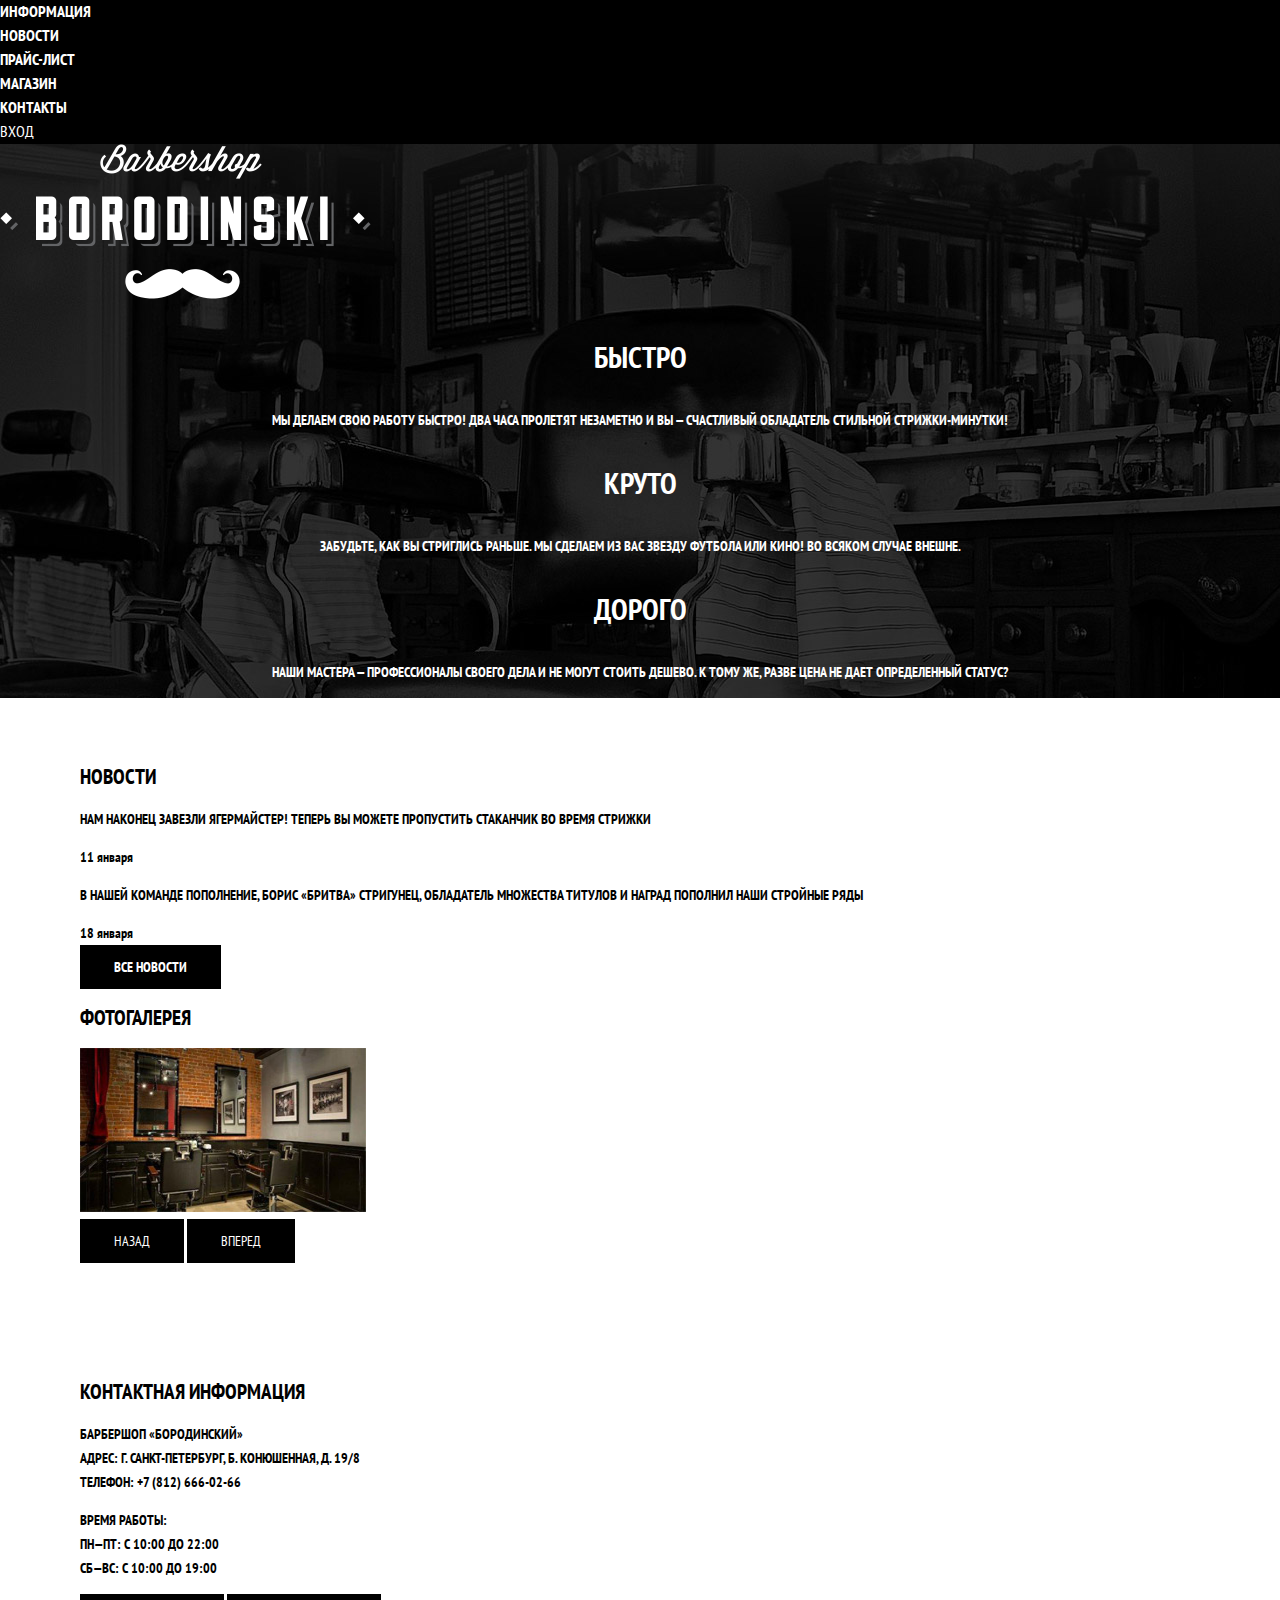
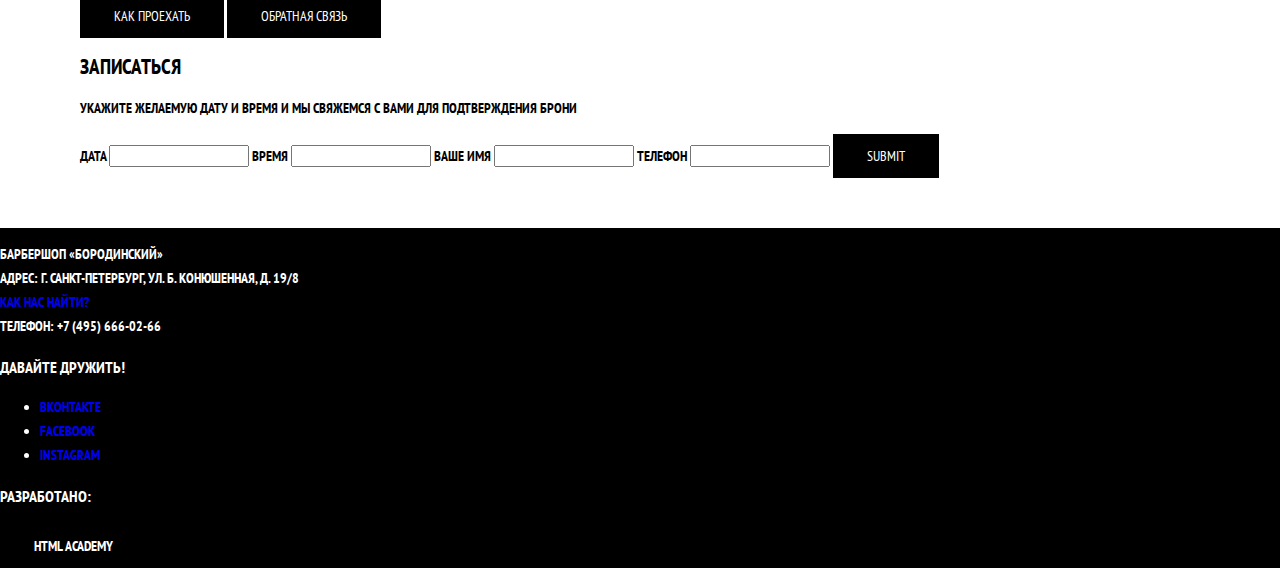
==== index.html @ 12b21f23 "Start primary stylization" ====
<!DOCTYPE html>
<html>
	<head>
		<title>Barbershop Borodinski</title>
		<link rel="stylesheet" href="css/normalize.css">
		<link rel="stylesheet" href="css/style.css">
		<link href="https://fonts.googleapis.com/css?family=PT+Sans+Narrow:700&amp;subset=cyrillic" rel="stylesheet">
	</head>
	<body>
		<!-- Начало шапки -->
		<header class="main-header">
			<nav class="header-navigation">
				<ul class="header-navigation-list">
					<li class="header-navigation-item">
						<a href="#" class="header-navigation-link">Информация</a>
					</li>
					<li class="header-navigation-item">
						<a href="#" class="header-navigation-link">Новости</a>
					</li>
					<li class="header-navigation-item">
						<a href="#" class="header-navigation-link">Прайс-лист</a>
					</li>
					<li class="header-navigation-item">
						<a href="#" class="header-navigation-link">Магазин</a>
					</li>
					<li class="header-navigation-item">
						<a href="#" class="header-navigation-link">Контакты</a>
					</li>
				</ul>
			</nav>
			<ul class="user-navigation-list">
				<li class="user-navigation-item">
					<button class="header-login">Вход</button>
				</li>
			</ul>
		</header>
		<!-- Конец шапки -->


		<!-- Начало основного блока -->
		<main class="main-block">
			<h1 class="visually-hidden">Барбершоп "Бородинский"</h1>
			<img src="img/png/index-logo.png" width="371" height="155" alt="Barbershop Borodinski" class="main-logo">
			<section class="main-features">
				<h2 class="visually-hidden">Преимущества</h2>
				<ul class="features-list">
					<li class="features-item">
						<h3 class="features-item-title">Быстро</h3>
						<p class="features-item-text">Мы делаем свою работу быстро! Два часа пролетят незаметно и вы — счастливый обладатель стильной стрижки-минутки!</p>
					</li>
					<li class="features-item">
						<h3 class="features-item-title">Круто</h3>
						<p class="features-item-text">Забудьте, как вы стриглись раньше. Мы сделаем из вас звезду футбола или кино! Во всяком случае внешне.</p>
					</li>
					<li class="features-item">
						<h3 class="features-item-title">Дорого</h3>
						<p class="features-item-text">Наши мастера — профессионалы своего дела и не могут стоить дешево. К тому же, разве цена не дает определенный статус?</p>
					</li>
				</ul>
			</section>
			<div class="main-wrapper">
				<section class="main-news">
					<h2 class="main-news-title">Новости</h2>
					<ul class="main-news-list">
						<li class="main-news-item">
							<p>Нам наконец завезли Ягермайстер! Теперь вы можете пропустить стаканчик во время стрижки</p>
							<time datetime="2016-01-11">11 января</time>
						</li>
						<li class="main-news-item">
							<p>В нашей команде пополнение, Борис «Бритва» Стригунец, обладатель множества титулов и наград пополнил наши стройные ряды</p>
							<time datetime="2016-01-18">18 января</time>
						</li>
					</ul>
					<a href="#" class="main-news-link main-button">Все новости</a>
				</section>
				<section class="main-gallery">
					<h2 class="main-gallery-title">Фотогалерея</h2>
					<div class="main-gallery-item">
						<a href="#">
							<img src="img/jpg/gallery-item-1.jpg" width="286" height="164" 	alt="Интерьер">
						</a>
					</div>
					<button class="main-gallery-button main-button">Назад</button>
					<button class="main-gallery-button main-button">Вперед</button>
				</section>
			</div>
			<div class="main-wrapper">
				<section class="main-contacts">
					<h2 class="main-contacts-title">Контактная информация</h2>
					<p>
						Барбершоп «Бородинский»<br>
	          Адрес: г. Санкт-Петербург, Б. Конюшенная, д. 19/8<br>
	          Телефон: +7 (812) 666-02-66
	         </p>
					<p>
						Время работы:<br>
	          пн—пт: с 10:00 до 22:00<br>
	          сб—вс: с 10:00 до 19:00
					</p>
					<button class="main-contacts-map main-button">Как проехать</button>
					<button class="main-contacts-feedback main-button">Обратная связь</button>
				</section>
				<section class="main-appointment">
					<h2 class="main-appointment-title">Записаться</h2>
					<p>Укажите желаемую дату и время и мы свяжемся с вами для подтверждения брони</p>
					<form action="https://echo.htmlacademy.ru" method="post" class="main-appointment-form">
						<label>
							Дата
							<input type="text">
						</label>
						<label>
							Время
							<input type="text">
						</label>
						<label>
							Ваше имя
							<input type="text">
						</label>
						<label>
							Телефон
							<input type="text">
						</label>
						<input type="submit" class="main-button" name="submit-form">
					</form>
				</section>
			</div>
		</main>
		<!-- Конец основного блока -->


		<!-- Начало подвала -->
		<footer class="main-footer">
			<p class="footer-contacts">
				Барбершоп «Бородинский»<br>
        Адрес: г. Санкт-Петербург, ул. Б. Конюшенная, д. 19/8<br>
        <a href="map.html">Как нас найти?</a><br>
        Телефон: +7 (495) 666-02-66
			</p>
			<div class="footer-social">
				<h3>Давайте дружить!</h3>
				<ul class="footer-social-list">
					<li class="footer-social-item">
						<a href="#" class="footer-social-link">Вконтакте</a>
					</li>
					<li class="footer-social-item">
						<a href="#" class="footer-social-link">Facebook</a>
					</li>
					<li class="footer-social-item">
						<a href="#" class="footer-social-link">Instagram</a>
					</li>
				</ul>
			</div>
			<div class="footer-copyrights">
				<h3>Разработано:</h3>
				<a href="https://htmlacademy.ru/" class="footer-copytights-link main-button">HTML Academy</a>
			</div>
		</footer>
		<!-- Коенц подвала -->
	</body>
</html>
---- css/style.css ----
body {
	font-family: "PT Sans Narrow", "Arial", sans-serif; 
	font-size: 14px;
	line-height: 24px;
	text-transform: uppercase;
	color: #ffffff;
	font-weight: 700;

	background-color: #000000;
	background-image: url("../img/jpg/index-bg-image.jpg");
	background-repeat: no-repeat;
	background-position: center top;
}

a {
	text-decoration: none;
}

.visually-hidden {
	position: absolute;
	overflow: hidden;
	clip: rect(0 0 0 0);
	height: 1px;
	width: 1px;
	margin: -1px;
	padding: 0;
	border: 0;
}
	/*	Начало шапки	*/
.main-header {
	background-color: #000000;
}

.main-header ul {
	list-style: none;
	margin: 0;
	padding: 0;
}

.header-navigation-link {
	color: #ffffff;
	font-size: 16px;
	line-height: 20px;
}

.header-login {
	padding: 0;
	margin: 0;
	text-transform: inherit;
	background-color: transparent;
	border: none;
	color: #ffffff;
	font-size: 16px;
	line-height: 20px;
}

	/*	Конец шапки	*/


	/*	Начало основного блока	*/
.main-button {
	display: inline-block;
	color: #ffffff;
	padding: 15px 34px;
	background-color: #000000;
	border: none;
	text-transform: uppercase;
	font-size: 14px;
	line-height: 14px;
}

.main-block h3 {
	font-size: 30px;
	line-height: 42px;
}

.features-list {
	list-style: none;
	padding: 0;
	margin: 0;
}

.features-item-title {
	text-align: center;
}

.features-item-text {
	text-align: center;
}

.main-wrapper {
	background-color: #ffffff;
	color: #000000;
	padding: 50px 80px;
}

.main-news-list {
	list-style: none;
	padding: 0;
	margin: 0;
}

.main-news-title {
	text-align: left;
}

.main-news-item time {
	text-transform: none;
}


	/*	Конец основного блока	*/
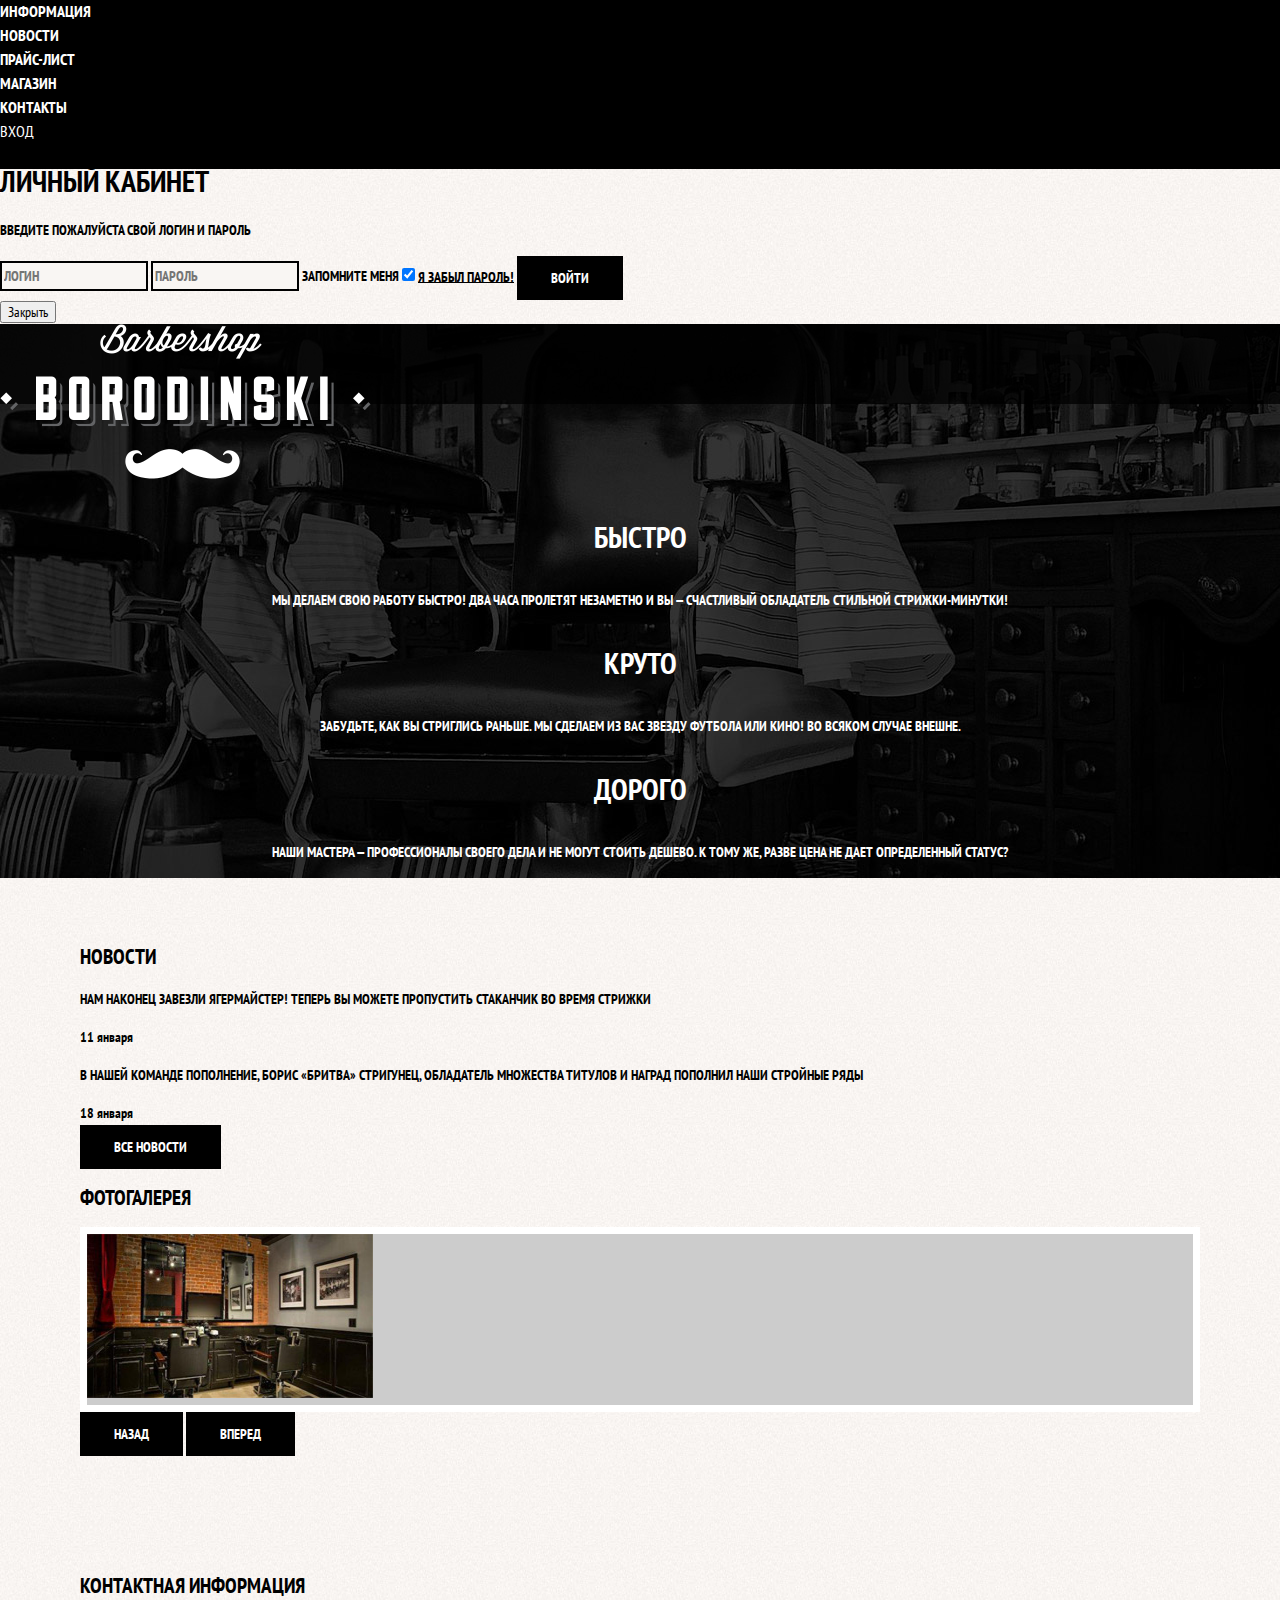
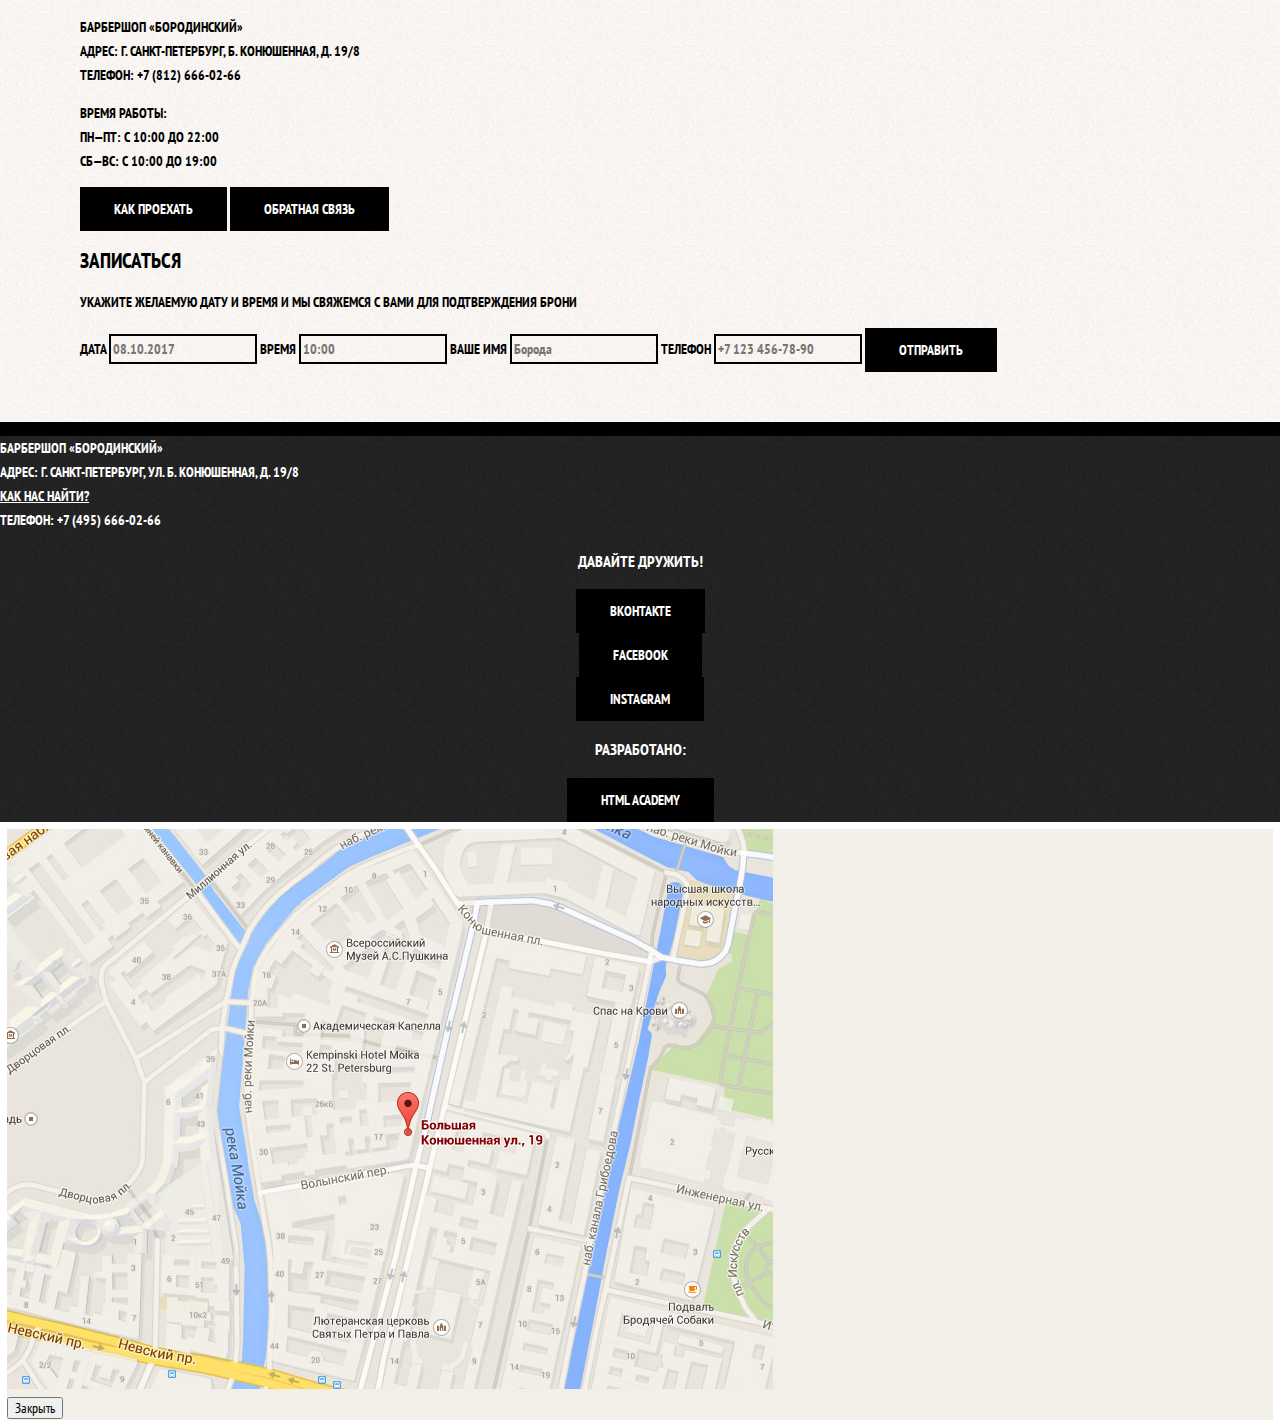
==== commit a97bd265: "base stylization" ====
--- a/index.html
+++ b/index.html
@@ -31,6 +31,25 @@
 			<ul class="user-navigation-list">
 				<li class="user-navigation-item">
 					<button class="header-login">Вход</button>
+
+					<!-- Начало блока логина -->
+					<section class="popup-login">
+						<h2 class="popup-login-title">Личный кабинет</h2>
+						<p>Введите пожалуйста свой логин и пароль</p>
+						<form action="https://echo.htmlacademy.ru" method="post" class="popup-login-form">
+							<input type="login" name="login" placeholder="Логин">
+							<input type="password" name="password" placeholder="Пароль">
+							<label class="login-popup-checkbox_label" >
+								Запомните меня
+								<input type="checkbox" name="forgot-me" checked>
+							</label>
+							<a href="#" class="popup-login-forgot_password">Я забыл пароль!</a>
+							<button type="submit" class="main-button">Войти</button>
+						</form>
+						<button class="close-popup">Закрыть</button>
+					</section>
+					<!-- Конец блока логина -->
+
 				</li>
 			</ul>
 		</header>
@@ -106,21 +125,21 @@
 					<form action="https://echo.htmlacademy.ru" method="post" class="main-appointment-form">
 						<label>
 							Дата
-							<input type="text">
+							<input type="text" name="date" placeholder="08.10.2017">
 						</label>
 						<label>
 							Время
-							<input type="text">
+							<input type="text" name="time" placeholder="10:00">
 						</label>
 						<label>
 							Ваше имя
-							<input type="text">
+							<input type="text" name="name" placeholder="Борода">
 						</label>
 						<label>
 							Телефон
-							<input type="text">
+							<input type="tel" name="phone" placeholder="+7 123 456-78-90">
 						</label>
-						<input type="submit" class="main-button" name="submit-form">
+						<button type="submit" class="main-button">Отправить</button>
 					</form>
 				</section>
 			</div>
@@ -140,13 +159,13 @@
 				<h3>Давайте дружить!</h3>
 				<ul class="footer-social-list">
 					<li class="footer-social-item">
-						<a href="#" class="footer-social-link">Вконтакте</a>
+						<a href="#" class="footer-social-link main-button">Вконтакте</a>
 					</li>
 					<li class="footer-social-item">
-						<a href="#" class="footer-social-link">Facebook</a>
+						<a href="#" class="footer-social-link main-button">Facebook</a>
 					</li>
 					<li class="footer-social-item">
-						<a href="#" class="footer-social-link">Instagram</a>
+						<a href="#" class="footer-social-link main-button">Instagram</a>
 					</li>
 				</ul>
 			</div>
@@ -155,6 +174,17 @@
 				<a href="https://htmlacademy.ru/" class="footer-copytights-link main-button">HTML Academy</a>
 			</div>
 		</footer>
-		<!-- Коенц подвала -->
+		<!-- Конец подвала -->
+
+		<!-- Начало блока карты -->
+		<section class="popup-map">
+			<h2 class="visually-hidden">Карта</h2>
+			<div class="popup-map-block">
+				<img src="img/jpg/map.jpg" alt="Карта" width="766" height="560">
+			</div>
+			<button class="close-popup">Закрыть</button>
+		</section>
+		<!-- Конец блока карты -->
+		
 	</body>
 </html>--- a/css/style.css
+++ b/css/style.css
@@ -43,6 +43,13 @@
 	line-height: 20px;
 }
 
+.header-navigation-link:hover,
+.user-navigation-link:hover,
+.header-navigation-link:focus,
+.user-navigation-link:focus {
+	background-color: #242424;
+}
+
 .header-login {
 	padding: 0;
 	margin: 0;
@@ -52,6 +59,46 @@
 	color: #ffffff;
 	font-size: 16px;
 	line-height: 20px;
+}
+
+.popup-login {
+	background-color: #ffffff;
+	background-image: url("../img/jpg/block-bg.jpg");
+	background-repeat: repeat;
+	background-position: 0 0;
+	box-shadow: 0 30px 0 50px rgba(0, 0, 0, 0.75);
+	color: #000000;
+}
+
+.popup-login-title {
+	font-size: 30px;
+}
+
+.popup-login-form input {
+	font: inherit;
+	background-color: #f9f6f3;
+	border: 2px solid #000000;
+	text-transform: uppercase;
+}
+
+.popup-login-form input:focus {
+	border-color: #663d15;
+	outline: none;
+}
+
+.login-popup-checkbox_label:hover,
+.login-popup-checkbox_label:focus {
+	color: #663d15;
+}
+
+.popup-login-forgot_password {
+	text-decoration: underline;
+	color: #000000;
+}
+
+.popup-login-forgot_password:hover,
+.popup-login-forgot_password:focus {
+	text-decoration: none;
 }
 
 	/*	Конец шапки	*/
@@ -65,8 +112,17 @@
 	background-color: #000000;
 	border: none;
 	text-transform: uppercase;
-	font-size: 14px;
+	text-align: center;
+	vertical-align: middle;
+	font: inherit;
 	line-height: 14px;
+	cursor: pointer;
+}
+
+.main-button:hover,
+.main-button:focus,
+.main-button:active {
+background-color: #663d15;
 }
 
 .main-block h3 {
@@ -90,6 +146,9 @@
 
 .main-wrapper {
 	background-color: #ffffff;
+	background-image: url("../img/jpg/block-bg.jpg");
+	background-position: 0 0;
+	background-repeat: repeat;
 	color: #000000;
 	padding: 50px 80px;
 }
@@ -108,5 +167,76 @@
 	text-transform: none;
 }
 
+.main-gallery-item {
+	background-color: #cccccc;
+	border: 7px solid #ffffff;
+}
+
+.main-appointment-form input {
+	font: inherit;
+	background-color: transparent;
+	border: 2px solid #000000;
+}
+
+.main-appointment-form input:focus {
+	border-color: #663d15;
+	outline: none;
+}
+
+.main-footer {
+	color: #ffffff;
+	background-color: #212121;
+	background-image: url("../img/jpg/footer-bg.jpg");
+	background-repeat: repeat;
+	background-position: 0 0;
+}
+
+.footer-contacts a {
+	color: #ffffff;
+	text-decoration: underline;
+}
+
+.footer-contacts a:hover,
+.footer-contacts a:focus {
+	text-decoration: none;
+}
+
+.footer-social {
+	text-align: center;
+}
+
+.footer-social-list {
+	list-style: none;
+	margin: 0;
+	padding: 0;
+}
+
+.footer-social-link {
+	color: #ffffff;
+}
+
+.footer-social-link:hover,
+.footer-social-link:focus {
+	color: #000000;
+	background-color: #ffffff;
+}
+
+.footer-copyrights {
+	text-align: center;
+}
+
+.footer-copytights-link:hover,
+.footer-copytights-link:focus {
+	color: #000000;
+	background-color: #ffffff;
+}
+
+
+
+
+.popup-map {
+	border: 7px solid #ffffff;
+	background-color: #f1efe8;
+}
 
 	/*	Конец основного блока	*/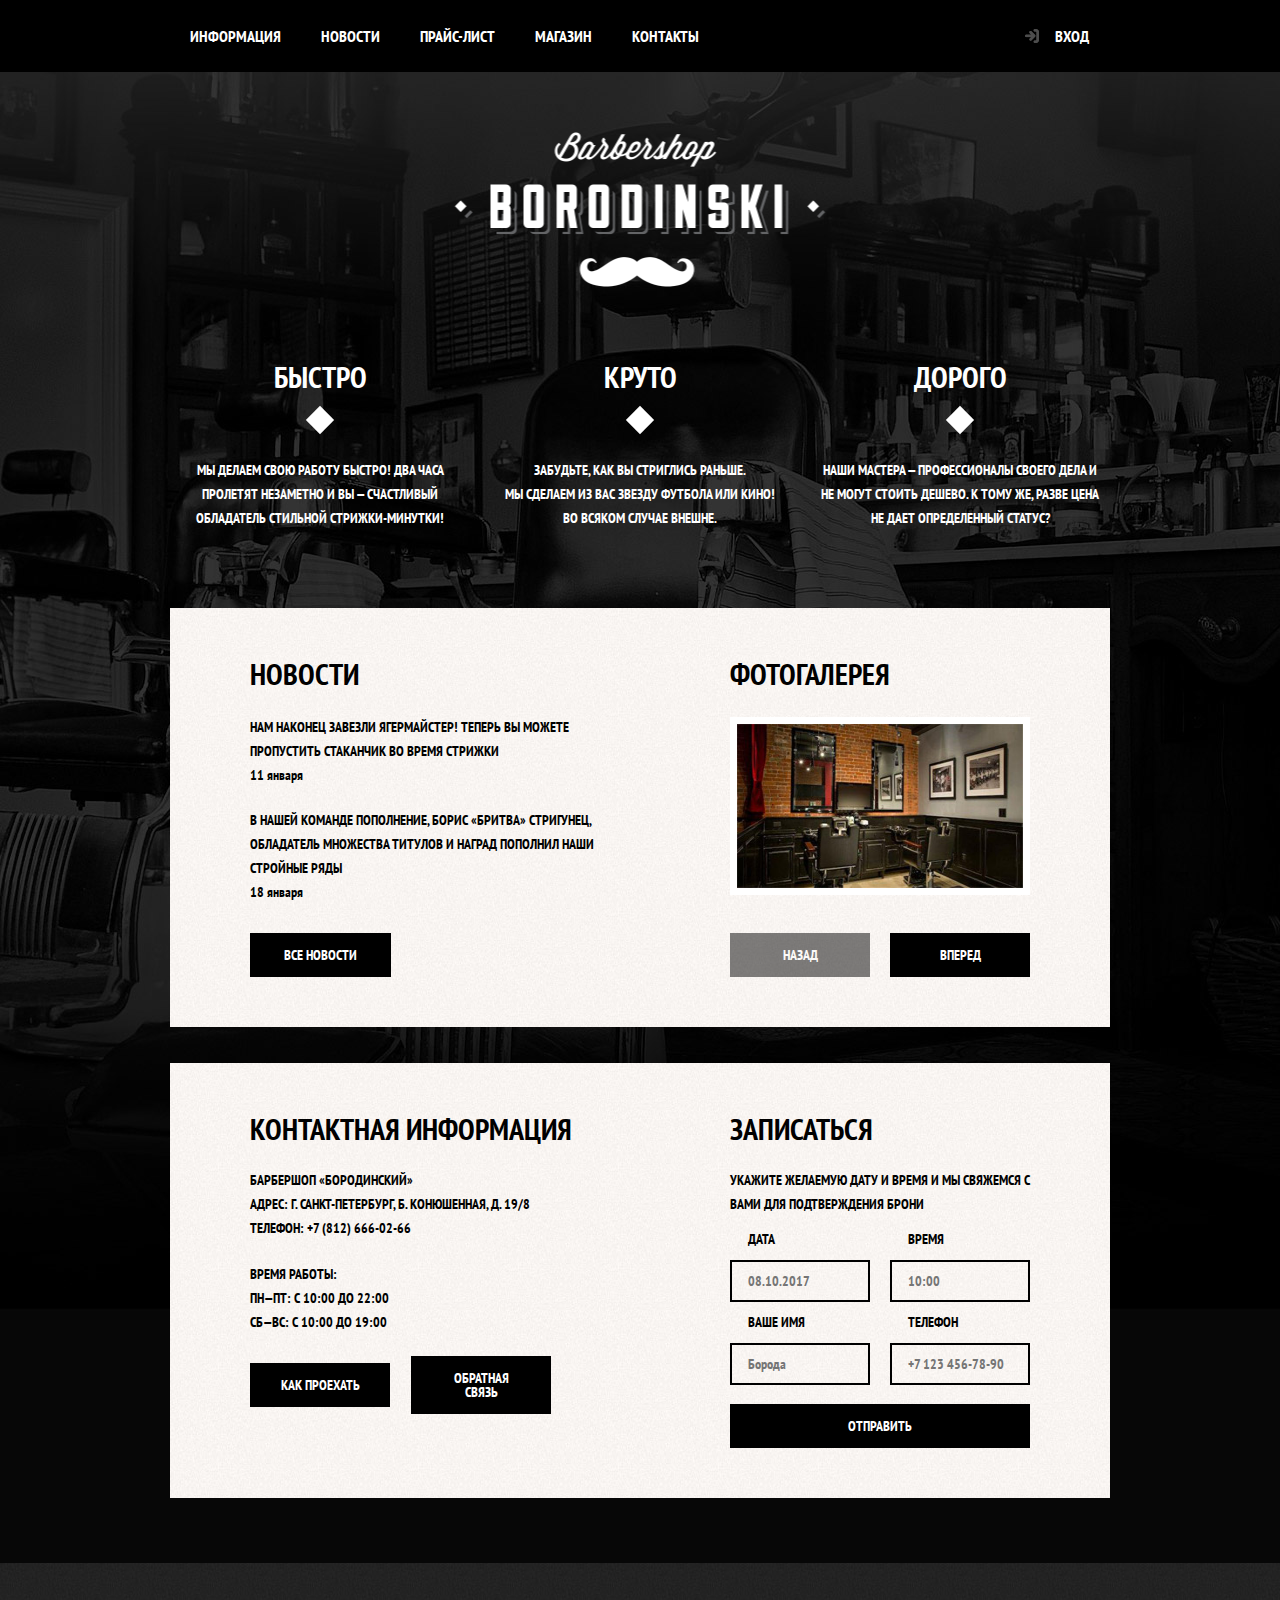
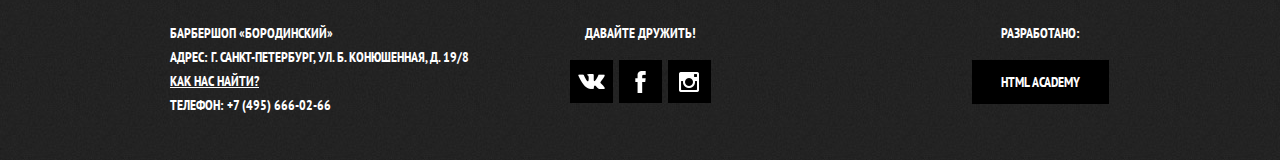
==== commit 8440fcc0: "complete index.html" ====
--- a/index.html
+++ b/index.html
@@ -9,55 +9,59 @@
 	<body>
 		<!-- Начало шапки -->
 		<header class="main-header">
-			<nav class="header-navigation">
-				<ul class="header-navigation-list">
-					<li class="header-navigation-item">
-						<a href="#" class="header-navigation-link">Информация</a>
-					</li>
-					<li class="header-navigation-item">
-						<a href="#" class="header-navigation-link">Новости</a>
-					</li>
-					<li class="header-navigation-item">
-						<a href="#" class="header-navigation-link">Прайс-лист</a>
-					</li>
-					<li class="header-navigation-item">
-						<a href="#" class="header-navigation-link">Магазин</a>
-					</li>
-					<li class="header-navigation-item">
-						<a href="#" class="header-navigation-link">Контакты</a>
-					</li>
-				</ul>
-			</nav>
-			<ul class="user-navigation-list">
-				<li class="user-navigation-item">
-					<button class="header-login">Вход</button>
-
-					<!-- Начало блока логина -->
-					<section class="popup-login">
-						<h2 class="popup-login-title">Личный кабинет</h2>
-						<p>Введите пожалуйста свой логин и пароль</p>
-						<form action="https://echo.htmlacademy.ru" method="post" class="popup-login-form">
-							<input type="login" name="login" placeholder="Логин">
-							<input type="password" name="password" placeholder="Пароль">
-							<label class="login-popup-checkbox_label" >
-								Запомните меня
-								<input type="checkbox" name="forgot-me" checked>
-							</label>
-							<a href="#" class="popup-login-forgot_password">Я забыл пароль!</a>
-							<button type="submit" class="main-button">Войти</button>
-						</form>
-						<button class="close-popup">Закрыть</button>
-					</section>
-					<!-- Конец блока логина -->
-
-				</li>
-			</ul>
+			<div class="main-header-wrapper">
+				<div class="container">
+					<nav class="header-navigation">
+						<ul class="header-navigation-list">
+							<li class="header-navigation-item">
+								<a href="#" class="header-navigation-link">Информация</a>
+							</li>
+							<li class="header-navigation-item">
+								<a href="#" class="header-navigation-link">Новости</a>
+							</li>
+							<li class="header-navigation-item">
+								<a href="#" class="header-navigation-link">Прайс-лист</a>
+							</li>
+							<li class="header-navigation-item">
+								<a href="#" class="header-navigation-link">Магазин</a>
+							</li>
+							<li class="header-navigation-item">
+								<a href="#" class="header-navigation-link">Контакты</a>
+							</li>
+						</ul>
+					</nav>
+					<ul class="user-navigation-list">
+						<li class="user-navigation-item">
+							<a href="login.html" class="user-login-link popup-link">Вход</a>
+
+							<!-- Начало блока логина -->
+							<section class="popup popup-login">
+								<h2 class="popup-login-title">Личный кабинет</h2>
+								<p>Введите пожалуйста свой логин и пароль</p>
+								<form action="https://echo.htmlacademy.ru" method="post" class="popup-login-form">
+									<input type="login" name="login" placeholder="Логин">
+									<input type="password" name="password" placeholder="Пароль">
+									<input type="checkbox" id="forgot-me" name="forgot-me" class='visually-hidden' checked>
+									<div class="login-form-wrapper">
+										<label for="forgot-me" class="login-popup-checkbox_label" >Запомните меня</label>
+										<a href="#" class="popup-login-forgot_password">Я забыл пароль!</a>
+									</div>
+									<button type="submit" class="login-form-submit main-button">Войти</button>
+								</form>
+								<button class="close-popup">Закрыть</button>
+							</section>
+							<!-- Конец блока логина -->
+
+						</li>
+					</ul>
+				</div>
+			</div>
 		</header>
 		<!-- Конец шапки -->
 
 
 		<!-- Начало основного блока -->
-		<main class="main-block">
+		<main class="main-block container">
 			<h1 class="visually-hidden">Барбершоп "Бородинский"</h1>
 			<img src="img/png/index-logo.png" width="371" height="155" alt="Barbershop Borodinski" class="main-logo">
 			<section class="main-features">
@@ -69,7 +73,7 @@
 					</li>
 					<li class="features-item">
 						<h3 class="features-item-title">Круто</h3>
-						<p class="features-item-text">Забудьте, как вы стриглись раньше. Мы сделаем из вас звезду футбола или кино! Во всяком случае внешне.</p>
+						<p class="features-item-text">Забудьте, как вы стриглись раньше.<br> Мы сделаем из вас звезду футбола или кино! Во всяком случае внешне.</p>
 					</li>
 					<li class="features-item">
 						<h3 class="features-item-title">Дорого</h3>
@@ -99,8 +103,8 @@
 							<img src="img/jpg/gallery-item-1.jpg" width="286" height="164" 	alt="Интерьер">
 						</a>
 					</div>
-					<button class="main-gallery-button main-button">Назад</button>
-					<button class="main-gallery-button main-button">Вперед</button>
+					<button class="main-gallery-button_prev main-button" disabled>Назад</button>
+					<button class="main-gallery-button_next main-button">Вперед</button>
 				</section>
 			</div>
 			<div class="main-wrapper">
@@ -124,22 +128,22 @@
 					<p>Укажите желаемую дату и время и мы свяжемся с вами для подтверждения брони</p>
 					<form action="https://echo.htmlacademy.ru" method="post" class="main-appointment-form">
 						<label>
-							Дата
+							<span>Дата</span>
 							<input type="text" name="date" placeholder="08.10.2017">
 						</label>
 						<label>
-							Время
+							<span>Время</span>
 							<input type="text" name="time" placeholder="10:00">
 						</label>
 						<label>
-							Ваше имя
+							<span>Ваше имя</span>
 							<input type="text" name="name" placeholder="Борода">
 						</label>
 						<label>
-							Телефон
+							<span>Телефон</span>
 							<input type="tel" name="phone" placeholder="+7 123 456-78-90">
 						</label>
-						<button type="submit" class="main-button">Отправить</button>
+						<button type="submit" class="main-appointment-button main-button">Отправить</button>
 					</form>
 				</section>
 			</div>
@@ -149,35 +153,39 @@
 
 		<!-- Начало подвала -->
 		<footer class="main-footer">
-			<p class="footer-contacts">
-				Барбершоп «Бородинский»<br>
-        Адрес: г. Санкт-Петербург, ул. Б. Конюшенная, д. 19/8<br>
-        <a href="map.html">Как нас найти?</a><br>
-        Телефон: +7 (495) 666-02-66
-			</p>
-			<div class="footer-social">
-				<h3>Давайте дружить!</h3>
-				<ul class="footer-social-list">
-					<li class="footer-social-item">
-						<a href="#" class="footer-social-link main-button">Вконтакте</a>
-					</li>
-					<li class="footer-social-item">
-						<a href="#" class="footer-social-link main-button">Facebook</a>
-					</li>
-					<li class="footer-social-item">
-						<a href="#" class="footer-social-link main-button">Instagram</a>
-					</li>
-				</ul>
-			</div>
-			<div class="footer-copyrights">
-				<h3>Разработано:</h3>
-				<a href="https://htmlacademy.ru/" class="footer-copytights-link main-button">HTML Academy</a>
+			<div class="main-footer-wrapper">
+				<div class="container">
+					<p class="footer-contacts">
+						Барбершоп «Бородинский»<br>
+		        Адрес: г. Санкт-Петербург, ул. Б. Конюшенная, д. 19/8<br>
+		        <a href="map.html">Как нас найти?</a><br>
+		        Телефон: +7 (495) 666-02-66
+					</p>
+					<div class="footer-social">
+						<h3>Давайте дружить!</h3>
+						<ul class="footer-social-list">
+							<li class="footer-social-item">
+								<a href="#" class="footer-social-link social-vk main-button">Вконтакте</a>
+							</li>
+							<li class="footer-social-item">
+								<a href="#" class="footer-social-link social-fb main-button">Facebook</a>
+							</li>
+							<li class="footer-social-item">
+								<a href="#" class="footer-social-link social-instagram main-button">Instagram</a>
+							</li>
+						</ul>
+					</div>
+					<div class="footer-copyrights">
+						<h3>Разработано:</h3>
+						<a href="https://htmlacademy.ru/" class="footer-copytights-link main-button">HTML Academy</a>
+					</div>
+				</div>
 			</div>
 		</footer>
 		<!-- Конец подвала -->
 
 		<!-- Начало блока карты -->
-		<section class="popup-map">
+		<section class="popup popup-map">
 			<h2 class="visually-hidden">Карта</h2>
 			<div class="popup-map-block">
 				<img src="img/jpg/map.jpg" alt="Карта" width="766" height="560">
@@ -185,6 +193,8 @@
 			<button class="close-popup">Закрыть</button>
 		</section>
 		<!-- Конец блока карты -->
-		
+		<div class="block-overlay"></div>
+
+	<script type="text/javascript" src="js/script.js"></script>
 	</body>
 </html>--- a/css/style.css
+++ b/css/style.css
@@ -9,7 +9,7 @@
 	background-color: #000000;
 	background-image: url("../img/jpg/index-bg-image.jpg");
 	background-repeat: no-repeat;
-	background-position: center top;
+	background-position: center 40px;
 }
 
 a {
@@ -26,6 +26,28 @@
 	padding: 0;
 	border: 0;
 }
+
+.container {
+	width: 940px;
+	padding: 0 10px;
+	margin: 0 auto;
+}
+
+.block-overlay {
+	display: none;
+	position: fixed;
+	top: 0;
+	left: 0;
+	width: 100%;
+	height: 100%;
+	background-color: rgba(0, 0, 0, 0.3);
+	z-index: 9;
+}
+
+.show-overlay {
+	display: block;
+}
+
 	/*	Начало шапки	*/
 .main-header {
 	background-color: #000000;
@@ -37,48 +59,113 @@
 	padding: 0;
 }
 
+.main-header-wrapper {
+	width: 100%;
+	margin-bottom: 60px;
+	background-color: #000000;
+}
+
+.main-header-wrapper .container {
+	display: flex;
+	justify-content: space-between;
+}
+
+.header-navigation-list {
+	display: flex;
+	width: 620px;
+}
+
 .header-navigation-link {
+	display: block;
+	vertical-align: middle;
+	padding: 26px 20px;
 	color: #ffffff;
 	font-size: 16px;
 	line-height: 20px;
 }
 
 .header-navigation-link:hover,
-.user-navigation-link:hover,
+.user-login-link:hover,
 .header-navigation-link:focus,
-.user-navigation-link:focus {
+.user-login-link:focus {
 	background-color: #242424;
 }
 
-.header-login {
-	padding: 0;
-	margin: 0;
-	text-transform: inherit;
-	background-color: transparent;
-	border: none;
+.user-navigation-list {
+	display: flex;
+	max-width: 140px;
+}
+
+.user-login-link {
+	position: relative;
+	padding: 26px 20px 26px 52px;
+	margin: 0;
+	display: block;
+	vertical-align: middle;
 	color: #ffffff;
 	font-size: 16px;
 	line-height: 20px;
+	width: 107px;
+	box-sizing: border-box;
+}
+
+.user-login-link::before {
+	content: "";
+	position: absolute;
+	width: 16px;
+	height: 16px;
+	background-image: url("../img/png/login-icon.png");
+	background-position: center;
+	background-repeat: no-repeat;
+	vertical-align: top;
+	left: 21px;
+	top: 28px;
+	opacity: 0.3;
+}
+
+.user-login-link:hover::before {
+	opacity: 1;
 }
 
 .popup-login {
+	display: none;
+	position: fixed;
+	width: 460px;
+	top: 120px;
+	left: 50%;
+	margin-left: -230px;
 	background-color: #ffffff;
 	background-image: url("../img/jpg/block-bg.jpg");
 	background-repeat: repeat;
 	background-position: 0 0;
-	box-shadow: 0 30px 0 50px rgba(0, 0, 0, 0.75);
+	box-shadow: 0 30px 50px 0 rgba(0, 0, 0, 0.75);
 	color: #000000;
+	z-index: 10;
+	padding: 45px 80px 60px 80px;
+	box-sizing: border-box;
 }
 
 .popup-login-title {
 	font-size: 30px;
 }
 
-.popup-login-form input {
+.login-form-wrapper {
+	display: flex;
+	justify-content: space-between;
+	margin-top: 6px;
+	margin-bottom: 17px;
+}
+
+.popup-login-form input:not([type="checkbox"]) {
 	font: inherit;
 	background-color: #f9f6f3;
 	border: 2px solid #000000;
 	text-transform: uppercase;
+	box-sizing: border-box;
+	height: 43px;
+	width: 100%;
+	margin-bottom: 9px;
+	padding: 7px 16px;
 }
 
 .popup-login-form input:focus {
@@ -91,6 +178,28 @@
 	color: #663d15;
 }
 
+.login-popup-checkbox_label {
+	position: relative;
+	padding-left: 30px;
+}
+
+.login-popup-checkbox_label::before {
+	content: "";
+	position: absolute;
+	width: 20px;
+	height: 20px;
+	box-sizing: border-box;
+	border: 2px solid #000000;
+	top: 2px;
+	left: 0;
+}
+
+#forgot-me:checked ~ .login-form-wrapper .login-popup-checkbox_label::before {
+	background-image: url("../img/png/checkbox-icon.png");
+	background-position: center;
+	background-repeat: no-repeat;
+}
+
 .popup-login-forgot_password {
 	text-decoration: underline;
 	color: #000000;
@@ -101,10 +210,35 @@
 	text-decoration: none;
 }
 
+.login-form-submit {
+	width: 100%;
+}
+
+.close-popup {
+	font-size: 0;
+	position: absolute;
+	right: -30px;
+	top: 7px;
+	border: none;
+	background-color: transparent;
+	background-image: url("../img/png/close-popup.png");
+	background-position: center;
+	background-repeat: no-repeat;
+	width: 20px;
+	height: 20px;
+	cursor: pointer;
+}
+
 	/*	Конец шапки	*/
 
 
 	/*	Начало основного блока	*/
+.main-logo {
+	margin-left: 50%;
+	transform: translateX(-50%);
+	margin-bottom: 62px;
+}
+
 .main-button {
 	display: inline-block;
 	color: #ffffff;
@@ -125,57 +259,206 @@
 background-color: #663d15;
 }
 
-.main-block h3 {
+.main-button:disabled {
+	cursor: default;
+	opacity: 0.5;
+	background-color: #000000;
+}
+
+.main-block h3,
+.main-block h2 {
 	font-size: 30px;
 	line-height: 42px;
 }
 
+.main-features {
+	margin-bottom: 78px;
+}
+
 .features-list {
+	display: flex;
 	list-style: none;
 	padding: 0;
 	margin: 0;
+	margin-bottom: 78px;
+}
+
+.features-item {
+	position: relative;
+	max-width: 300px;
+}
+
+.features-item::before {
+	content: "";
+	position: absolute;
+	width: 20px;
+	height: 20px;
+	background-color: #ffffff;
+	left: 50%;
+	margin-left: -10px;
+	top: 54px;
+	transform: rotate(45deg);
+}
+
+.features-item:nth-child(2) {
+	margin: 0 20px 0;
 }
 
 .features-item-title {
+	margin: 0;
+	padding: 0;
+	margin-bottom: 60px;
 	text-align: center;
 }
 
 .features-item-text {
+	margin: 0;
+	padding: 0 8px 0;
 	text-align: center;
 }
 
 .main-wrapper {
+	display: flex;
+	justify-content: space-between;
 	background-color: #ffffff;
 	background-image: url("../img/jpg/block-bg.jpg");
 	background-position: 0 0;
 	background-repeat: repeat;
 	color: #000000;
-	padding: 50px 80px;
+	padding: 45px 80px 50px;
+	margin-bottom: 36px;
+}
+
+.main-news {
+	width: 380px;
 }
 
 .main-news-list {
 	list-style: none;
 	padding: 0;
 	margin: 0;
+	margin-bottom: 29px;
 }
 
 .main-news-title {
+	margin: 0;
+	margin-bottom: 20px;
+	padding: 0;
 	text-align: left;
+}
+
+.main-news-item {
+	margin-bottom: 21px;
+}
+
+.main-news-item p {
+	margin: 0;
+	padding: 0;
+	padding-right: 10px;
 }
 
 .main-news-item time {
 	text-transform: none;
 }
 
+.main-gallery {
+	width: 300px;
+}
+
+.main-gallery-title {
+	margin: 0;
+	margin-bottom: 22px;
+	padding: 0;
+}
+
 .main-gallery-item {
+	height: 164px;
+	margin-bottom: 38px;
 	background-color: #cccccc;
 	border: 7px solid #ffffff;
 }
 
+.main-gallery-item img {
+	width: 286px;
+	height: 164px;
+}
+
+.main-gallery-button_prev,
+.main-gallery-button_next {
+	width: 140px;
+}
+
+.main-gallery-button_next {
+	margin-left: 17px;
+}
+
+.main-contacts {
+	width: 380px;
+}
+
+.main-contacts-title {
+	margin: 0;
+	padding: 0;
+	margin-bottom: 18px;
+}
+
+.main-contacts p {
+	margin: 0;
+	margin-bottom: 22px;
+	padding: 0;
+}
+
+.main-contacts-map {
+	width: 140px;
+	padding: 15px 30px;
+}
+
+.main-contacts-feedback {
+	width: 140px;
+	padding: 15px 25px;
+	margin-left: 18px;
+}
+
+.main-appointment {
+	width: 300px;
+}
+
+.main-appointment-title {
+	margin: 0;
+	padding: 0;
+	margin-bottom: 18px;
+}
+
+.main-appointment p {
+	margin: 0;
+	margin-bottom: 11px;
+	padding: 0;
+}
+
+.main-appointment-form {
+	display: flex;
+	flex-wrap: wrap;
+	justify-content: space-between;
+}
+
+.main-appointment-form label {
+	display: block;
+	width: 140px;
+	margin-bottom: 8px;
+}
+
+.main-appointment-form span {
+	margin-left: 18px;
+}
+
 .main-appointment-form input {
+	box-sizing: border-box;
+	width: 140px;
 	font: inherit;
 	background-color: transparent;
 	border: 2px solid #000000;
+	margin-top: 9px;
+	padding: 7px 16px;
 }
 
 .main-appointment-form input:focus {
@@ -183,14 +466,46 @@
 	outline: none;
 }
 
+.main-appointment-button {
+	margin-top: 11px;
+	width: 100%;
+}
+
 .main-footer {
+	margin-top: 65px;
 	color: #ffffff;
+}
+
+.main-footer-wrapper {
+	width: 100%;
+	padding: 58px 0 43px;
 	background-color: #212121;
 	background-image: url("../img/jpg/footer-bg.jpg");
 	background-repeat: repeat;
 	background-position: 0 0;
 }
 
+.main-footer .container {
+	display: flex;
+	justify-content: space-between;
+}
+
+.main-footer h3 {
+	font-size: inherit;
+	margin: 0;
+	margin-bottom: 15px;
+	padding: 0;
+}
+
+.main-footer p {
+	margin: 0;
+	padding: 0;
+}
+
+.footer-contacts {
+	width: 320px;
+}
+
 .footer-contacts a {
 	color: #ffffff;
 	text-decoration: underline;
@@ -202,6 +517,8 @@
 }
 
 .footer-social {
+	margin-right: auto;
+	width: 300px;
 	text-align: center;
 }
 
@@ -209,10 +526,57 @@
 	list-style: none;
 	margin: 0;
 	padding: 0;
+	display: flex;
+	justify-content: center;
+	flex-wrap: wrap;
+}
+
+.footer-social-item {
+	width: 43px;
+	height: 43px;
+}
+
+.footer-social-item:not(:last-child) {
+	margin-right: 6px;
 }
 
 .footer-social-link {
+	padding: 0;
+	margin: 0;
+	font-size: 0;
 	color: #ffffff;
+	width: 43px;
+	height: 43px;
+}
+
+.social-vk {
+	background-image: url("../img/png/social-vk.png");
+	background-position: center;
+	background-repeat: no-repeat;
+}
+
+.social-vk:hover {
+	background-image: url("../img/png/social-vk-black.png");
+}
+
+.social-fb {
+	background-image: url("../img/png/social-facebook.png");
+	background-position: center;
+	background-repeat: no-repeat;
+}
+
+.social-fb:hover {
+	background-image: url("../img/png/social-facebook-black.png");
+}
+
+.social-instagram {
+	background-image: url("../img/png/social-instagram.png");
+	background-position: center;
+	background-repeat: no-repeat;
+}
+
+.social-instagram:hover {
+	background-image: url("../img/png/social-instagram-black.png");
 }
 
 .footer-social-link:hover,
@@ -222,7 +586,12 @@
 }
 
 .footer-copyrights {
+	width: 140px;
 	text-align: center;
+}
+
+.footer-copytights-link {
+	padding: 15px 29px;
 }
 
 .footer-copytights-link:hover,
@@ -231,12 +600,27 @@
 	background-color: #ffffff;
 }
 
-
-
-
 .popup-map {
+	display: none;
+	position: fixed;
+	top: 150px;
+	left: 50%;
+	margin-left: -390px;
 	border: 7px solid #ffffff;
 	background-color: #f1efe8;
+	box-shadow: 0 30px 50px 0 rgba(0, 0, 0, 0.75);
+	width: 780px;
+	height: 574px;
+	box-sizing: border-box;
+}
+
+.popup-map-block {
+	width: 766px;;
+	height: 560px;
+}
+
+.show-popup {
+	display: block;
 }
 
 	/*	Конец основного блока	*/